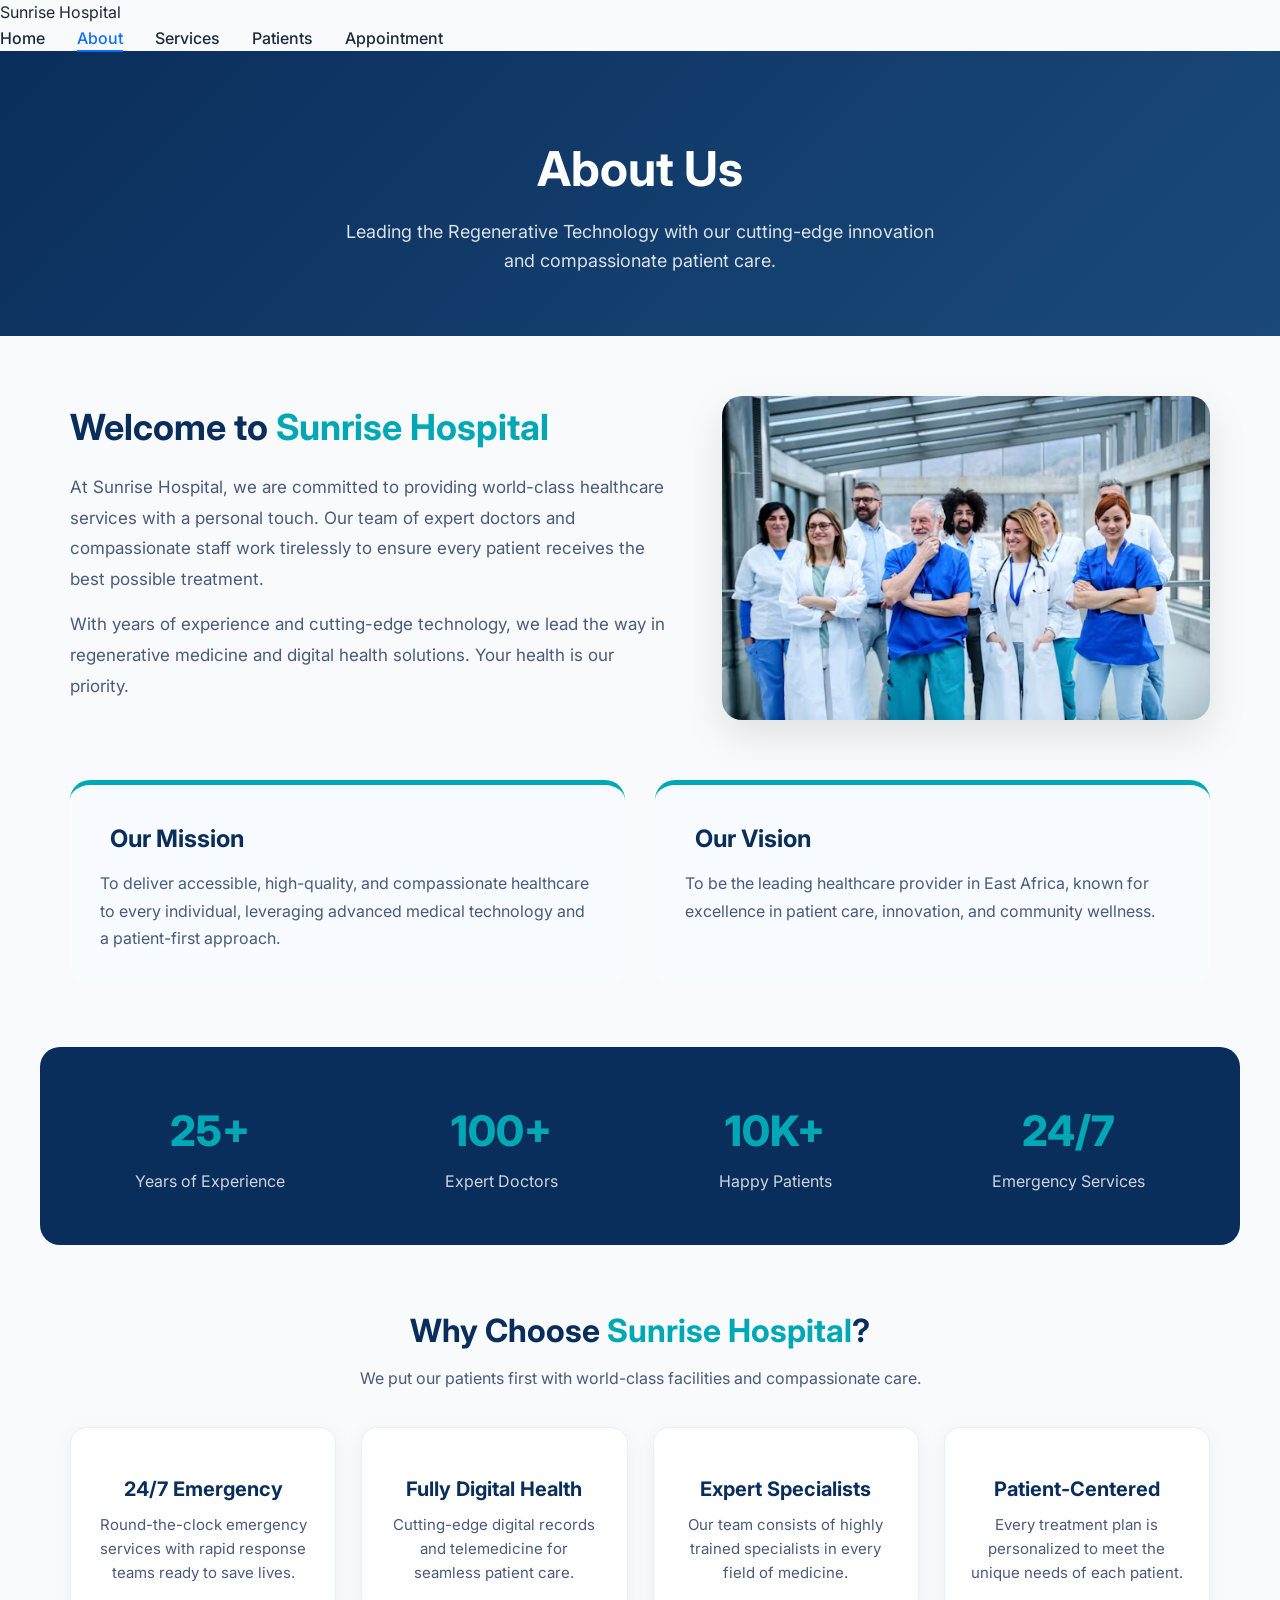
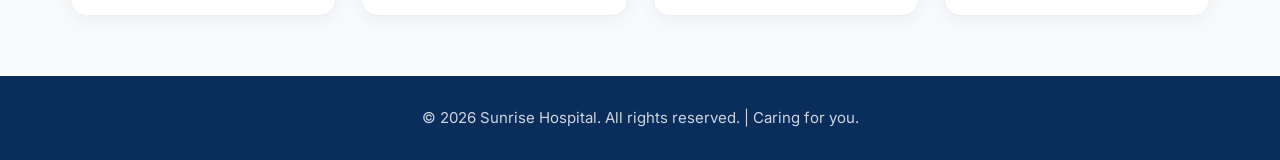
==== about.html @ 87bf14f0 "Initial commit" ====
<!DOCTYPE html>
<html lang="en">
<head>
    <meta charset="UTF-8">
    <meta name="viewport" content="width=device-width, initial-scale=1.0">
    <title>SUNRISE COMMUNITY HOSPITAL</title>
    <link rel="preconnect" href="https://fonts.googleapis.com">
<link rel="preconnect" href="https://fonts.gstatic.com" crossorigin>
<link href="https://fonts.googleapis.com/css2?family=Inter:ital,opsz,wght@0,14..32,100..900;1,14..32,100..900&family=Roboto:ital,wght@0,100..900;1,100..900&display=swap" rel="stylesheet">
    <link rel="stylesheet" href="style.css">
</head>
<body>
    <!-- ===== NAVIGATION ===== -->
    <nav class="navbar">
        <div class="logo">Sunrise <span>Hospital</span></div>
        <ul class="nav-links">
            <li><a href="index.html">Home</a></li>
            <li><a href="about.html" class="active">About</a></li>
            <li><a href="services.html">Services</a></li>
            <li><a href="patients.html">Patients</a></li>
            <li><a href="book_appointment.html">Appointment</a></li>
        </ul>
    </nav>

    <!-- ===== PAGE BANNER ===== -->
    <section class="page-banner">
        <h1>About Us</h1>
        <p>Leading the Regenerative Technology with our cutting-edge innovation and compassionate patient care.</p>
    </section>

    <!-- ===== ABOUT CONTENT ===== -->
    <section class="about-content">
        <div class="about-text">
            <h2>Welcome to <span>Sunrise Hospital</span></h2>
            <p>
                At Sunrise Hospital, we are committed to providing world-class healthcare services 
                with a personal touch. Our team of expert doctors and compassionate staff work 
                tirelessly to ensure every patient receives the best possible treatment.
            </p>
            <p>
                With years of experience and cutting-edge technology, we lead the way in 
                regenerative medicine and digital health solutions. Your health is our priority.
            </p>
        </div>
        <div class="about-image">
            <!-- HAPA NDIO PICHA YAKO INAWEKWA -->
            <img src="image/image.png" alt="Sunrise Hospital Patient Care">
        </div>
    </section>

    <!-- ===== MISSION & VISION ===== -->
    <section class="mission-vision">
        <div class="mv-card">
            <h3><i class="fas fa-bullseye"></i> Our Mission</h3>
            <p>
                To deliver accessible, high-quality, and compassionate healthcare to every 
                individual, leveraging advanced medical technology and a patient-first approach.
            </p>
        </div>
        <div class="mv-card">
            <h3><i class="fas fa-eye"></i> Our Vision</h3>
            <p>
                To be the leading healthcare provider in East Africa, known for excellence in 
                patient care, innovation, and community wellness.
            </p>
        </div>
    </section>

    <!-- ===== STATS ===== -->
    <section class="about-stats">
        <div class="stat-item">
            <div class="number">25+</div>
            <div class="label">Years of Experience</div>
        </div>
        <div class="stat-item">
            <div class="number">100+</div>
            <div class="label">Expert Doctors</div>
        </div>
        <div class="stat-item">
            <div class="number">10K+</div>
            <div class="label">Happy Patients</div>
        </div>
        <div class="stat-item">
            <div class="number">24/7</div>
            <div class="label">Emergency Services</div>
        </div>
    </section>

    <!-- ===== PATIENT CARE FEATURES ===== -->
    <section class="care-features">
        <h2>Why Choose <span style="color:#00a8b5;">Sunrise Hospital</span>?</h2>
        <p>We put our patients first with world-class facilities and compassionate care.</p>
        <div class="care-grid">
            <div class="care-card">
                <div class="icon"><i class="fas fa-ambulance"></i></div>
                <h4>24/7 Emergency</h4>
                <p>Round-the-clock emergency services with rapid response teams ready to save lives.</p>
            </div>
            <div class="care-card">
                <div class="icon"><i class="fas fa-laptop-medical"></i></div>
                <h4>Fully Digital Health</h4>
                <p>Cutting-edge digital records and telemedicine for seamless patient care.</p>
            </div>
            <div class="care-card">
                <div class="icon"><i class="fas fa-user-md"></i></div>
                <h4>Expert Specialists</h4>
                <p>Our team consists of highly trained specialists in every field of medicine.</p>
            </div>
            <div class="care-card">
                <div class="icon"><i class="fas fa-heartbeat"></i></div>
                <h4>Patient-Centered</h4>
                <p>Every treatment plan is personalized to meet the unique needs of each patient.</p>
            </div>
        </div>
    </section>

    <!-- ===== FOOTER ===== -->
    <footer class="footer">
        <p>&copy; 2026 Sunrise Hospital. All rights reserved. | <i class="fas fa-heart" style="color:#ff6b6b;"></i> Caring for you.</p>
    </footer>

</body>
</html>
    
</body>
</html>
---- style.css ----
* {
    margin: 0;
    padding: 0;
    box-sizing: border-box;
}

body {
    font-family: 'Inter', sans-serif;
    color: #1e293b;
    background: #f8fafc;
    line-height: 1.6;
}

a {
    text-decoration: none;
    color: inherit;
}

ul {
    list-style: none;
}

img {
    max-width: 100%;
    display: block;
}

.container {
    max-width: 1200px;
    margin: 0 auto;
    padding: 0 1.5rem;
}

/* ===== BUTTONS ===== */
.btn {
    display: inline-block;
    padding: 0.8rem 2rem;
    border-radius: 50px;
    font-weight: 600;
    border: none;
    cursor: pointer;
    transition: 0.3s;
    font-size: 1rem;
}

.btn-primary {
    background: #0d6efd;
    color: #fff;
}
.btn-primary:hover {
    background: #0b5ed7;
    transform: translateY(-2px);
    box-shadow: 0 8px 25px rgba(13,110,253,0.3);
}

.btn-outline {
    background: transparent;
    color: #fff;
    border: 2px solid #fff;
}
.btn-outline:hover {
    background: #fff;
    color: #0d6efd;
    transform: translateY(-2px);
}

.btn-outline-light {
    background: transparent;
    color: #fff;
    border: 2px solid #fff;
}
.btn-outline-light:hover {
    background: #fff;
    color: #0d6efd;
}

.section-tag {
    display: inline-block;
    background: #e9f0ff;
    color: #0d6efd;
    font-weight: 600;
    font-size: 0.8rem;
    padding: 0.3rem 1rem;
    border-radius: 50px;
    margin-bottom: 0.75rem;
    text-transform: uppercase;
    letter-spacing: 1px;
}

/* ===== HEADER / NAVBAR ===== */
header {
    background: #fff;
    box-shadow: 0 2px 15px rgba(0,0,0,0.08);
    padding: 0.8rem 0;
    position: sticky;
    top: 0;
    z-index: 1000;
}

header .container {
    display: flex;
    justify-content: space-between;
    align-items: center;
}

.logo h1 {
    font-size: 1.5rem;
    font-weight: 700;
}
.logo i {
    color: #0d6efd;
}

nav ul {
    display: flex;
    align-items: center;
    gap: 2rem;
}

nav a {
    font-weight: 500;
    transition: 0.3s;
    position: relative;
}

nav a::after {
    content: '';
    position: absolute;
    bottom: -4px;
    left: 0;
    width: 0;
    height: 2px;
    background: #0d6efd;
    transition: 0.3s;
}

nav a:hover::after,
nav a.active::after {
    width: 100%;
}

nav a:hover,
nav a.active {
    color: #0d6efd;
}

.nav-btn {
    background: #0d6efd;
    color: #fff !important;
    padding: 0.5rem 1.5rem;
    border-radius: 50px;
}
.nav-btn:hover {
    background: #0b5ed7 !important;
}
.nav-btn::after {
    display: none !important;
}

.menu-toggle {
    display: none;
    font-size: 1.8rem;
    cursor: pointer;
    color: #1e293b;
}

/* ===== HERO ===== */
.hero {
    background: linear-gradient(135deg, #0d6efd 0%, #0b5ed7 100%);
    color: #fff;
    padding: 5rem 0;
    min-height: 600px;
    display: flex;
    align-items: center;
}

.hero-overlay {
    width: 100%;
}

.hero-content {
    max-width: 600px;
}

.hero-badge {
    display: inline-block;
    background: rgba(255,255,255,0.2);
    color: #fff;
    font-weight: 600;
    font-size: 0.8rem;
    padding: 0.3rem 1rem;
    border-radius: 50px;
    margin-bottom: 1rem;
}

.hero-content h1 {
    font-size: 3.5rem;
    font-weight: 700;
    line-height: 1.2;
    margin-bottom: 1rem;
}

.hero-content p {
    font-size: 1.1rem;
    opacity: 0.9;
    margin-bottom: 2rem;
}

.hero-buttons {
    display: flex;
    gap: 1rem;
    flex-wrap: wrap;
}

/* ================================ STATS ================================ */
.stats {
    background: #fff;
    padding: 3rem 0;
    border-bottom: 1px solid #e9f0ff;
}

.stats .container {
    display: grid;
    grid-template-columns: repeat(4, 1fr);
    gap: 2rem;
}

.stat-item {
    text-align: center;
}

.stat-item i {
    font-size: 2.5rem;
    color: #0d6efd;
    margin-bottom: 0.5rem;
}

.stat-number {
    font-size: 2.5rem;
    font-weight: 700;
    color: #0d6efd;
    display: block;
}

.stat-item p {
    font-size: 1rem;
    color: #475569;
}

/* ===================== ABOUT PREVIEW ========================= */
.about-preview {
    padding: 4rem 0;
    background: #fff;
}

.about-grid {
    display: grid;
    grid-template-columns: 1fr 1fr;
    gap: 3rem;
    align-items: center;
}

.about-image img {
    background-image: url('image/image.png');
    border-radius: 20px;
    box-shadow: 0 20px 60px rgba(0,0,0,0.10);
}

.about-text h2 {
    font-size: 2.2rem;
    font-weight: 700;
    margin-bottom: 1rem;
}

.about-text p {
    color: #475569;
    margin-bottom: 1.5rem;
}

.about-features {
    display: grid;
    grid-template-columns: 1fr 1fr;
    gap: 0.8rem;
    margin-bottom: 1.5rem;
}

.about-features div {
    display: flex;
    align-items: center;
    gap: 0.5rem;
    color: #475569;
}

.about-features i {
    color: #0d6efd;
}

/* ========================= SERVICES ======================================= */
.services {
    padding: 4rem 0;
    background: #f8fafc;
}

.section-header {
    text-align: center;
    margin-bottom: 3rem;
}

.section-header h2 {
    font-size: 2.2rem;
    font-weight: 700;
}

.section-header p {
    color: #475569;
    max-width: 600px;
    margin: 0 auto;
}

.services-grid {
    display: grid;
    grid-template-columns: repeat(3, 1fr);
    gap: 2rem;
}

.service-card {
    background: #fff;
    padding: 2rem 1.5rem;
    border-radius: 20px;
    text-align: center;
    box-shadow: 0 4px 15px rgba(0,0,0,0.05);
    transition: 0.3s;
}

.service-card:hover {
    transform: translateY(-8px);
    box-shadow: 0 15px 40px rgba(0,0,0,0.08);
}

.service-card i {
    font-size: 3rem;
    color: #0d6efd;
    margin-bottom: 1rem;
}

.service-card h3 {
    margin-bottom: 0.5rem;
}

.service-card p {
    color: #475569;
    font-size: 0.95rem;
}

/* ===== WHY CHOOSE ===== */
.why-choose {
    padding: 4rem 0;
    background: #fff;
}

.why-grid {
    display: grid;
    grid-template-columns: repeat(4, 1fr);
    gap: 2rem;
}

.why-item {
    text-align: center;
    padding: 1.5rem;
    border-radius: 16px;
    transition: 0.3s;
}

.why-item:hover {
    background: #f8fafc;
}

.why-item i {
    font-size: 2.5rem;
    color: #0d6efd;
    margin-bottom: 0.75rem;
}

.why-item h4 {
    margin-bottom: 0.5rem;
}

.why-item p {
    color: #475569;
    font-size: 0.95rem;
}

/* ===== TESTIMONIALS ===== */
.testimonials {
    padding: 4rem 0;
    background: #f8fafc;
}

.testimonial-grid {
    display: grid;
    grid-template-columns: repeat(3, 1fr);
    gap: 2rem;
}

.testimonial-card {
    background: #fff;
    padding: 2rem;
    border-radius: 20px;
    box-shadow: 0 4px 15px rgba(0,0,0,0.05);
    transition: 0.3s;
}

.testimonial-card:hover {
    transform: translateY(-4px);
    box-shadow: 0 10px 30px rgba(0,0,0,0.08);
}

.testimonial-card i {
    font-size: 2rem;
    color: #0d6efd;
    opacity: 0.3;
    margin-bottom: 1rem;
}

.testimonial-card p {
    font-style: italic;
    margin-bottom: 1rem;
}

.testimonial-card h4 {
    font-weight: 700;
}

.testimonial-card span {
    font-size: 0.9rem;
    color: #64748b;
}

/* ===== BLOG ===== */
.blog {
    padding: 4rem 0;
    background: #fff;
}

.blog-grid {
    display: grid;
    grid-template-columns: repeat(3, 1fr);
    gap: 2rem;
}

.blog-card {
    background: #fff;
    border-radius: 20px;
    overflow: hidden;
    box-shadow: 0 4px 15px rgba(0,0,0,0.05);
    transition: 0.3s;
}

.blog-card:hover {
    transform: translateY(-4px);
    box-shadow: 0 10px 30px rgba(0,0,0,0.08);
}

.blog-card img {
    width: 100%;
    height: 200px;
    object-fit: cover;
}

.blog-content {
    padding: 1.5rem;
}

.blog-content span {
    font-size: 0.85rem;
    color: #64748b;
}

.blog-content h4 {
    margin: 0.5rem 0;
    font-size: 1.1rem;
}

.blog-content p {
    color: #475569;
    font-size: 0.95rem;
    margin-bottom: 0.8rem;
}

.blog-content a {
    color: #0d6efd;
    font-weight: 600;
}
.blog-content a:hover {
    color: #0b5ed7;
}

/* ===== FAQ ===== */
.faq {
    padding: 4rem 0;
    background: #f8fafc;
}

.faq-grid {
    max-width: 800px;
    margin: 0 auto;
}

.faq-item {
    background: #fff;
    padding: 1.5rem;
    border-radius: 12px;
    margin-bottom: 1rem;
    box-shadow: 0 2px 10px rgba(0,0,0,0.04);
}

.faq-item h4 {
    display: flex;
    justify-content: space-between;
    align-items: center;
    cursor: pointer;
}

.faq-item p {
    color: #475569;
    margin-top: 0.5rem;
}

/* ===== CTA SECTION ===== */
.cta-section {
    padding: 4rem 0;
    background: linear-gradient(135deg, #0d6efd 0%, #0b5ed7 100%);
    color: #fff;
    text-align: center;
}

.cta-content h2 {
    font-size: 2.2rem;
    margin-bottom: 1rem;
}

.cta-content p {
    font-size: 1.1rem;
    opacity: 0.9;
    margin-bottom: 2rem;
}

.cta-buttons {
    display: flex;
    gap: 1rem;
    justify-content: center;
    flex-wrap: wrap;
}

/* ===== FOOTER ===== */
footer {
    background: #0f172a;
    color: #cbd5e1;
    padding-top: 3rem;
}

.footer-grid {
    display: grid;
    grid-template-columns: 2fr 1fr 1fr 1.5fr;
    gap: 2.5rem;
    padding-bottom: 2rem;
    border-bottom: 1px solid #1e293b;
}

.footer-about h3,
.footer-links h4,
.footer-services h4,
.footer-contact h4 {
    color: #fff;
    margin-bottom: 1rem;
}

.footer-about p {
    font-size: 0.95rem;
}

.social-icons {
    display: flex;
    gap: 1rem;
    margin-top: 1rem;
}

.social-icons a {
    background: #1e293b;
    width: 36px;
    height: 36px;
    border-radius: 50%;
    display: inline-flex;
    align-items: center;
    justify-content: center;
    transition: 0.3s;
}

.social-icons a:hover {
    background: #0d6efd;
}

.footer-links ul li,
.footer-services ul li {
    margin-bottom: 0.5rem;
}

.footer-links ul li a:hover,
.footer-services ul li a:hover {
    color: #0d6efd;
}

.footer-contact p {
    margin-bottom: 0.5rem;
    display: flex;
    align-items: center;
    gap: 0.8rem;
}

.footer-contact i {
    width: 20px;
    color: #0d6efd;
}

.footer-bottom {
    padding: 1.5rem 0;
    text-align: center;
    font-size: 0.9rem;
    color: #94a3b8;
}

/* ===== RESPONSIVE ===== */
@media (max-width: 992px) {
    .about-grid {
        grid-template-columns: 1fr;
    }
    .services-grid {
        grid-template-columns: repeat(2, 1fr);
    }
    .why-grid {
        grid-template-columns: repeat(2, 1fr);
    }
    .testimonial-grid {
        grid-template-columns: repeat(2, 1fr);
    }
    .blog-grid {
        grid-template-columns: repeat(2, 1fr);
    }
    .footer-grid {
        grid-template-columns: 1fr 1fr;
    }
    .stats .container {
        grid-template-columns: repeat(2, 1fr);
    }
}

@media (max-width: 768px) {
    .menu-toggle {
        display: block;
    }
    nav ul {
        display: none;
        flex-direction: column;
        background: #fff;
        padding: 1rem 0;
        position: absolute;
        top: 100%;
        left: 0;
        width: 100%;
        border-top: 1px solid #e2e8f0;
    }
    nav ul.open {
        display: flex;
    }
    .hero-content h1 {
        font-size: 2.5rem;
    }
    .services-grid {
        grid-template-columns: 1fr;
    }
    .why-grid {
        grid-template-columns: 1fr;
    }
    .testimonial-grid {
        grid-template-columns: 1fr;
    }
    .blog-grid {
        grid-template-columns: 1fr;
    }
    .footer-grid {
        grid-template-columns: 1fr;
    }
    .about-features {
        grid-template-columns: 1fr;
    }
    .stats .container {
        grid-template-columns: 1fr 1fr;
    }
    .cta-content h2 {
        font-size: 1.8rem;
    }
}

@media (max-width: 480px) {
    .hero-content h1 {
        font-size: 2rem;
    }
    .hero-buttons {
        flex-direction: column;
    }
    .stats .container {
        grid-template-columns: 1fr;
    }
}
/*---------------about.html----------------------------------------*/
/* ===== ABOUT PAGE STYLES ===== */

/* Page Banner */
.page-banner {
    background: linear-gradient(135deg, #0a2e5c 0%, #1a4a7a 100%);
    color: white;
    text-align: center;
    padding: 80px 20px 60px;
    margin-top: 0;
}
.page-banner h1 {
    font-size: 48px;
    font-weight: 700;
    margin-bottom: 10px;
}
.page-banner p {
    font-size: 18px;
    opacity: 0.85;
    max-width: 600px;
    margin: 0 auto;
}

/* About Content */
.about-content {
    max-width: 1200px;
    margin: 60px auto;
    padding: 0 30px;
    display: flex;
    align-items: center;
    gap: 50px;
    flex-wrap: wrap;
}
.about-text {
    flex: 1 1 50%;
}
.about-text h2 {
    color: #0a2e5c;
    font-size: 36px;
    margin-bottom: 15px;
}
.about-text h2 span {
    color: #00a8b5;
}
.about-text p {
    color: #4a5a7a;
    line-height: 1.8;
    font-size: 17px;
    margin-bottom: 15px;
}
.about-image {
    flex: 1 1 40%;
}
.about-image img {
    width: 100%;
    border-radius: 20px;
    box-shadow: 0 15px 40px rgba(0,0,0,0.1);
}

/* Mission & Vision */
.mission-vision {
    display: flex;
    gap: 30px;
    max-width: 1200px;
    margin: 40px auto 60px;
    padding: 0 30px;
    flex-wrap: wrap;
}
.mv-card {
    flex: 1 1 45%;
    background: #f8fbff;
    padding: 35px 30px;
    border-radius: 20px;
    border-top: 5px solid #00a8b5;
}
.mv-card h3 {
    color: #0a2e5c;
    font-size: 24px;
    margin-bottom: 12px;
}
.mv-card h3 i {
    color: #00a8b5;
    margin-right: 10px;
}
.mv-card p {
    color: #4a5a7a;
    line-height: 1.7;
    font-size: 16px;
}

/* Stats on About */
.about-stats {
    display: flex;
    justify-content: space-around;
    background: #0a2e5c;
    color: white;
    padding: 50px 30px;
    max-width: 1200px;
    margin: 0 auto 60px;
    border-radius: 20px;
    flex-wrap: wrap;
    gap: 30px;
}
.about-stats .stat-item {
    text-align: center;
}
.about-stats .stat-item .number {
    font-size: 42px;
    font-weight: 800;
    color: #00a8b5;
}
.about-stats .stat-item .label {
    font-size: 16px;
    opacity: 0.8;
    margin-top: 5px;
}

/* Patient Care Cards */
.care-features {
    max-width: 1200px;
    margin: 0 auto 60px;
    padding: 0 30px;
}
.care-features h2 {
    text-align: center;
    color: #0a2e5c;
    font-size: 32px;
    margin-bottom: 10px;
}
.care-features > p {
    text-align: center;
    color: #4a5a7a;
    margin-bottom: 35px;
}
.care-grid {
    display: grid;
    grid-template-columns: repeat(auto-fit, minmax(250px, 1fr));
    gap: 25px;
}
.care-card {
    background: white;
    padding: 30px 25px;
    border-radius: 16px;
    box-shadow: 0 5px 20px rgba(0,0,0,0.05);
    text-align: center;
    border: 1px solid #eaf0f6;
    transition: 0.3s;
}
.care-card:hover {
    transform: translateY(-8px);
    box-shadow: 0 15px 35px rgba(10,46,92,0.1);
}
.care-card .icon {
    font-size: 40px;
    color: #00a8b5;
    margin-bottom: 15px;
}
.care-card h4 {
    color: #0a2e5c;
    font-size: 20px;
    margin-bottom: 8px;
}
.care-card p {
    color: #4a5a7a;
    font-size: 15px;
    line-height: 1.6;
}

/* Footer */
.footer {
    background: #0a2e5c;
    color: white;
    text-align: center;
    padding: 30px 20px;
    margin-top: 20px;
}
.footer p {
    opacity: 0.8;
    font-size: 15px;
}

/* ===== APPOINTMENT / BOOKING PAGE ===== */

.booking-section {
    max-width: 1200px;
    margin: 60px auto;
    padding: 0 30px;
    display: flex;
    gap: 50px;
    flex-wrap: wrap;
    align-items: flex-start;
}

.booking-info {
    flex: 1 1 40%;
}
.booking-info h2 {
    color: #0a2e5c;
    font-size: 36px;
    margin-bottom: 15px;
}
.booking-info h2 span {
    color: #00a8b5;
}
.booking-info p {
    color: #4a5a7a;
    line-height: 1.8;
    font-size: 17px;
    margin-bottom: 25px;
}
.booking-info .info-item {
    display: flex;
    align-items: center;
    gap: 15px;
    margin-bottom: 18px;
}
.booking-info .info-item.icon-circle{

     width: 50px;
    height: 50px;
    background: #e6f7f9;
    color: #00a8b5;
    border-radius: 50%;
    display: flex;
    align-items: center;
    justify-content: center;
    font-size: 18px;
    font-weight: 900;
}
.booking-info .info-item i {
    width: 45px;
    height: 45px;
    background: #e6f7f9;
    color: #00a8b5;
    border-radius: 50%;
    display: flex;
    align-items: center;
    justify-content: center;
    font-size: 18px;
    font-family: "Font Awesome 6 Free";
    font-weight: 900;
}
.booking-info .info-item .text strong {
    display: block;
    color: #0a2e5c;
    font-size: 16px;
}
.booking-info .info-item .text span {
    color: #4a5a7a;
    font-size: 15px;
}

/* Booking Form */
.booking-form {
    flex: 1 1 50%;
    background: #f8fbff;
    padding: 45px 40px;
    border-radius: 24px;
    box-shadow: 0 5px 25px rgba(0,0,0,0.05);
    border: 1px solid #eaf0f6;
}
.booking-form h3 {
    color: #0a2e5c;
    font-size: 26px;
    margin-bottom: 8px;
}
.booking-form .form-sub {
    color: #4a5a7a;
    margin-bottom: 25px;
    font-size: 15px;
}

.form-group {
    margin-bottom: 20px;
}
.form-group label {
    display: block;
    color: #0a2e5c;
    font-weight: 600;
    font-size: 14px;
    margin-bottom: 6px;
}
.form-group label i {
    color: #00a8b5;
    margin-right: 6px;
}
.form-group input,
.form-group select,
.form-group textarea {
    width: 100%;
    padding: 14px 18px;
    border: 2px solid #e0e8f0;
    border-radius: 12px;
    font-size: 15px;
    transition: 0.3s;
    background: white;
    color: #1a2a4a;
}
.form-group input:focus,
.form-group select:focus,
.form-group textarea:focus {
    border-color: #00a8b5;
    outline: none;
    box-shadow: 0 0 0 4px rgba(0,168,181,0.1);
}
.form-group textarea {
    height: 100px;
    resize: vertical;
}
.form-row {
    display: grid;
    grid-template-columns: 1fr 1fr;
    gap: 20px;
}

.btn-submit {
    width: 100%;
    padding: 16px;
    background: #0a2e5c;
    color: white;
    border: none;
    border-radius: 12px;
    font-size: 18px;
    font-weight: 700;
    cursor: pointer;
    transition: 0.3s;
    margin-top: 5px;
}
.btn-submit i {
    margin-right: 10px;
}
.btn-submit:hover {
    background: #00a8b5;
    transform: translateY(-2px);
    box-shadow: 0 10px 25px rgba(0,168,181,0.3);
}

/* Responsive */
@media (max-width: 768px) {
    .booking-section {
        flex-direction: column;
        padding: 0 20px;
    }
    .booking-form {
        padding: 30px 20px;
    }
    .form-row {
        grid-template-columns: 1fr;
        gap: 0;
    }
    .booking-info h2 {
        font-size: 28px;
    }
}
/* ===== SERVICES PAGE EXTRA ===== */
.service-card {
    background: white;
    padding: 30px 25px;
    border-radius: 16px;
    box-shadow: 0 5px 20px rgba(0,0,0,0.05);
    text-align: center;
    border: 1px solid #eaf0f6;
    transition: 0.3s;
    position: relative;
    overflow: hidden;
}
.service-card:hover {
    transform: translateY(-8px);
    box-shadow: 0 15px 35px rgba(10,46,92,0.1);
}
.service-card .icon {
    font-size: 48px;
    color: #00a8b5;
    margin-bottom: 15px;
    display: block;
}
.service-card h4 {
    color: #0a2e5c;
    font-size: 20px;
    margin-bottom: 10px;
}
.service-card p {
    color: #4a5a7a;
    font-size: 15px;
    line-height: 1.6;
}
.service-image-banner {
    max-width: 1200px;
    margin: 30px auto;
    padding: 0 30px;
    display: flex;
    gap: 30px;
    flex-wrap: wrap;
}
.service-image-banner img {
    flex: 1 1 45%;
    width: 100%;
    border-radius: 20px;
    box-shadow: 0 10px 30px rgba(0,0,0,0.08);
    max-height: 300px;
    object-fit: cover;
}
/* ====================== CONTACT PAGE ======================================== */

.contact-section {
    max-width: 1200px;
    margin: 60px auto;
    padding: 0 30px;
    display: flex;
    gap: 50px;
    flex-wrap: wrap;
}
.contact-info {
    flex: 1 1 40%;
}
.contact-info h2 {
    color: #0a2e5c;
    font-size: 36px;
    margin-bottom: 15px;
}
.contact-info h2 span {
    color: #00a8b5;
}
.contact-info p {
    color: #4a5a7a;
    line-height: 1.8;
    font-size: 17px;
    margin-bottom: 25px;
}
.contact-info .info-item {
    display: flex;
    align-items: center;
    gap: 15px;
    margin-bottom: 20px;
}
.contact-info .info-item .icon-circle {
    width: 50px;
    height: 50px;
    background: #e6f7f9;
    border-radius: 50%;
    display: flex;
    align-items: center;
    justify-content: center;
    font-size: 22px;
    color: #00a8b5;
    flex-shrink: 0;
}
.contact-info .info-item .text strong {
    display: block;
    color: #0a2e5c;
    font-size: 16px;
}
.contact-info .info-item .text span {
    color: #4a5a7a;
    font-size: 15px;
}

.contact-form {
    flex: 1 1 50%;
    background: #f8fbff;
    padding: 45px 40px;
    border-radius: 24px;
    box-shadow: 0 5px 25px rgba(0,0,0,0.05);
    border: 1px solid #eaf0f6;
}
.contact-form h3 {
    color: #0a2e5c;
    font-size: 26px;
    margin-bottom: 8px;
}
.contact-form .form-sub {
    color: #4a5a7a;
    margin-bottom: 25px;
    font-size: 15px;
}

.map-section {
    max-width: 1200px;
    margin: 0 auto 60px;
    padding: 0 30px;
}
.map-section iframe {
    width: 100%;
    height: 400px;
    border: none;
    border-radius: 20px;
    box-shadow: 0 10px 30px rgba(0,0,0,0.08);
}

@media (max-width: 768px) {
    .contact-section {
        flex-direction: column;
        padding: 0 20px;
    }
    .contact-form {
        padding: 30px 20px;
    }
    .contact-info h2 {
        font-size: 28px;
    }
}
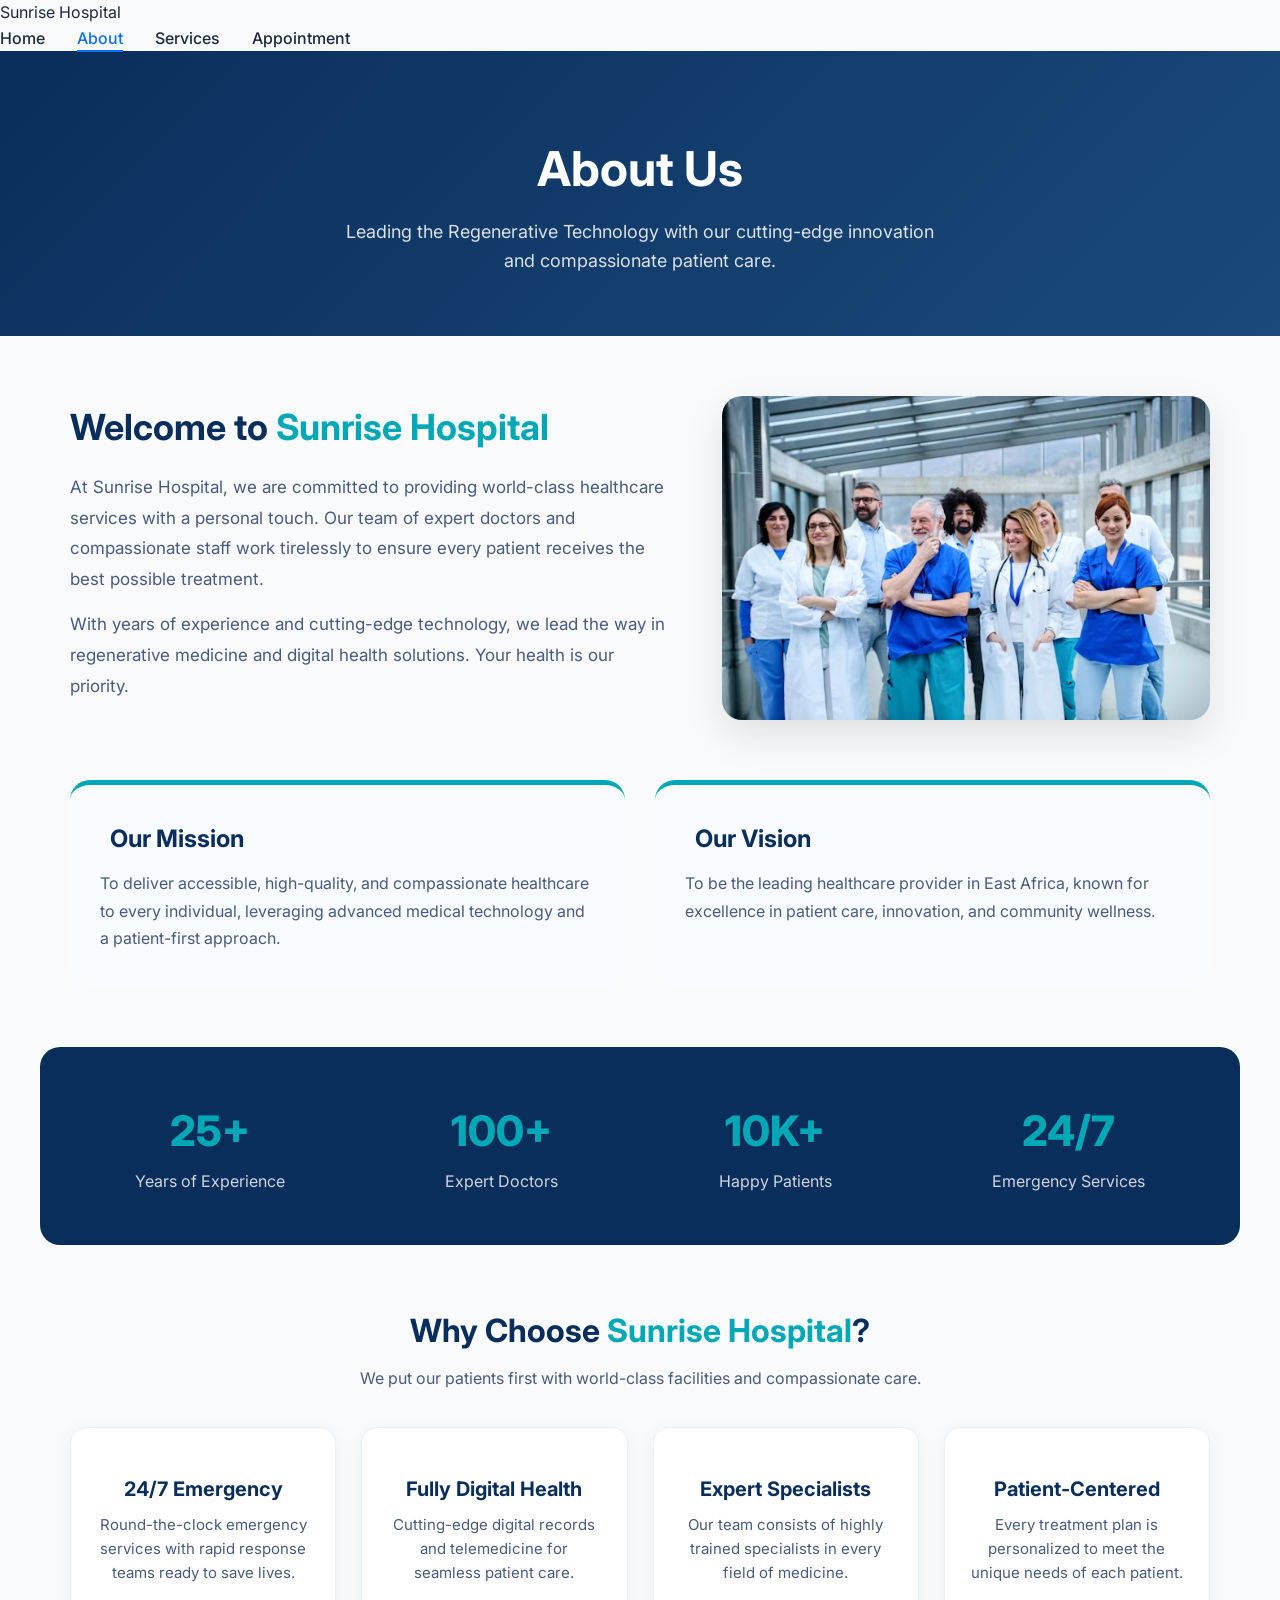
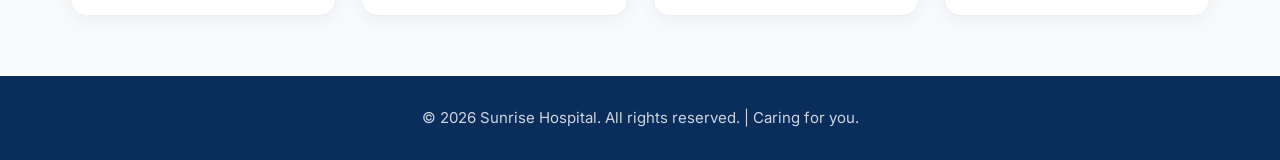
==== commit 2596197f: "Fix HTML pages" ====
--- a/about.html
+++ b/about.html
@@ -17,7 +17,6 @@
             <li><a href="index.html">Home</a></li>
             <li><a href="about.html" class="active">About</a></li>
             <li><a href="services.html">Services</a></li>
-            <li><a href="patients.html">Patients</a></li>
             <li><a href="book_appointment.html">Appointment</a></li>
         </ul>
     </nav>
@@ -43,7 +42,7 @@
             </p>
         </div>
         <div class="about-image">
-            <!-- HAPA NDIO PICHA YAKO INAWEKWA -->
+            <!-- ------------ About section image ---------- -->
             <img src="image/image.png" alt="Sunrise Hospital Patient Care">
         </div>
     </section>
@@ -119,8 +118,6 @@
         <p>&copy; 2026 Sunrise Hospital. All rights reserved. | <i class="fas fa-heart" style="color:#ff6b6b;"></i> Caring for you.</p>
     </footer>
 
-</body>
-</html>
     
 </body>
 </html>
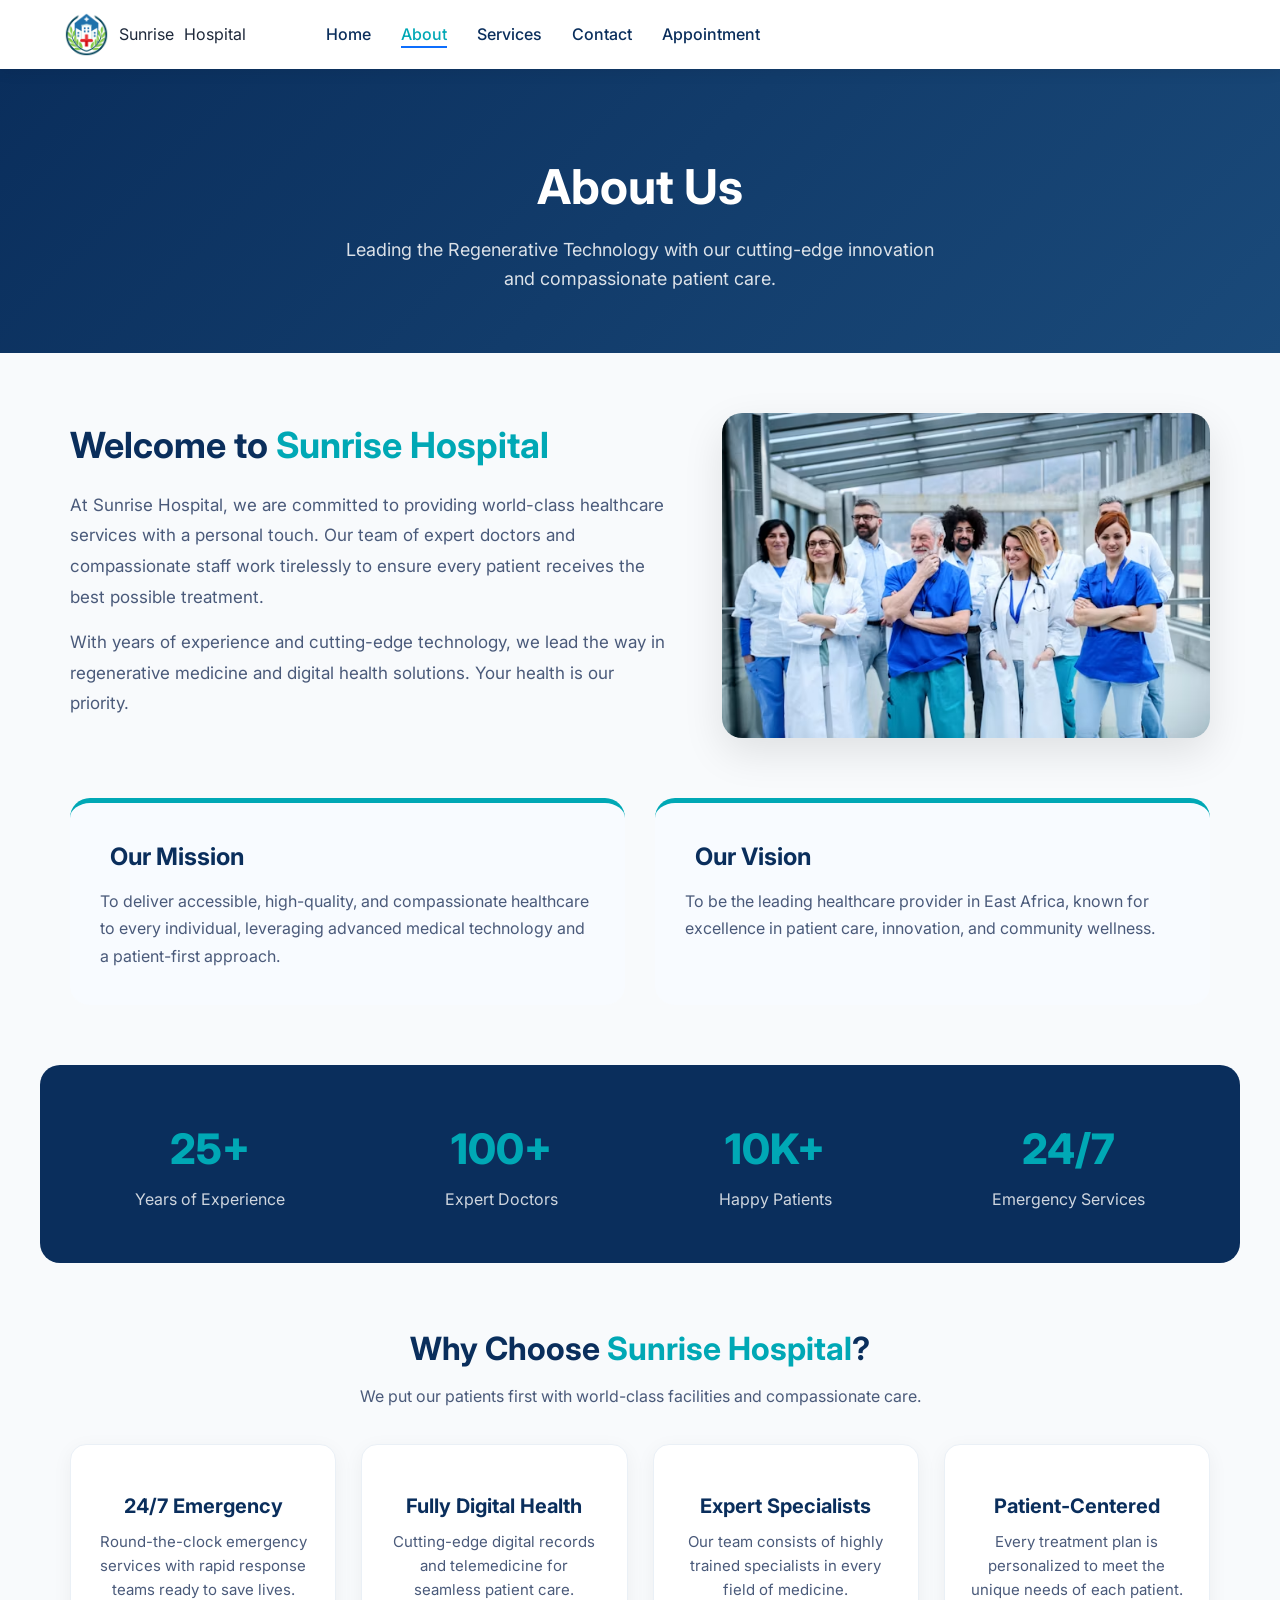
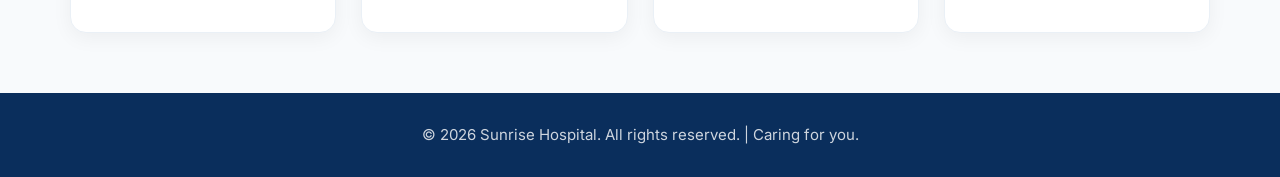
==== commit 2b28612b: "Update hospital website and appointment system Update hospital website and appointment system  .git/" ====
--- a/about.html
+++ b/about.html
@@ -12,11 +12,11 @@
 <body>
     <!-- ===== NAVIGATION ===== -->
     <nav class="navbar">
-        <div class="logo">Sunrise <span>Hospital</span></div>
+        <div class="logo"><img src="image/hospital-logo.png" alt="Sunrise Hospital Logo">Sunrise <span>Hospital</span></div>
         <ul class="nav-links">
             <li><a href="index.html">Home</a></li>
             <li><a href="about.html" class="active">About</a></li>
-            <li><a href="services.html">Services</a></li>
+            <li><a href="services.html">Services</a></li><li><a href="contact.html">Contact</a></li>
             <li><a href="book_appointment.html">Appointment</a></li>
         </ul>
     </nav>
@@ -120,4 +120,5 @@
 
     
 </body>
-</html>+</html>
+
--- a/style.css
+++ b/style.css
@@ -102,6 +102,17 @@
     justify-content: space-between;
     align-items: center;
 }
+.logo {
+    display: flex;
+    align-items: center;
+    gap: 10px;
+}
+
+.logo img {
+    width: 45px;
+    height: 45px;
+    object-fit: contain;
+}
 
 .logo h1 {
     font-size: 1.5rem;
@@ -163,23 +174,76 @@
     cursor: pointer;
     color: #1e293b;
 }
-
+/* ===== OTHER PAGES NAVBAR ===== */
+
+.navbar {
+    background: #ffffff;
+    padding: 12px 5%;
+    display: flex;
+    align-items: center;
+    justify-content: flex-start;
+    box-shadow: 0 2px 15px rgba(0,0,0,0.08);
+    position: sticky;
+    top: 0;
+    z-index: 1000;
+}
+
+.navbar .logo {
+    display: flex;
+    align-items: center;
+    gap: 10px;
+}
+
+.navbar .logo img {
+    width: 45px;
+    height: 45px;
+    object-fit: contain;
+}
+
+.nav-links {
+    display: flex;
+    align-items: center;
+    gap: 30px;
+    margin-left: 80px;
+}
+.nav-links li {
+    list-style: none;
+}
+
+.nav-links a {
+    text-decoration: none;
+    color: #0a2e5c;
+    font-weight: 500;
+}
+
+.nav-links a:hover,
+.nav-links a.active {
+    color: #00a8b5;
+}
 /* ===== HERO ===== */
+
 .hero {
-    background: linear-gradient(135deg, #0d6efd 0%, #0b5ed7 100%);
+    background:
+        linear-gradient(
+            rgba(13, 110, 253, 0.35),
+            rgba(11, 94, 215, 0.35)
+        ),
+        url("image/hero photo .jpeg");
+
+    background-size: cover;
+    background-position: center;
+    background-repeat: no-repeat;
+
     color: #fff;
     padding: 5rem 0;
     min-height: 600px;
+
     display: flex;
     align-items: center;
 }
 
 .hero-overlay {
     width: 100%;
-}
-
-.hero-content {
-    max-width: 600px;
 }
 
 .hero-badge {
@@ -351,7 +415,61 @@
     color: #475569;
     font-size: 0.95rem;
 }
-
+/* ===== SERVICES PAGE IMAGE INFORMATION ===== */
+
+.service-image-banner {
+    width: 100%;
+    max-width: 1200px;
+    margin: 40px auto;
+    padding: 0 30px;
+    display: flex;
+    gap: 30px;
+}
+
+.service-image-banner .service-image {
+    width: 50%;
+    background: #ffffff;
+    border-radius: 20px;
+    overflow: hidden;
+    box-shadow: 0 10px 30px rgba(0,0,0,0.08);
+}
+
+.service-image-banner .service-image img {
+    width: 100%;
+    height: 300px;
+    display: block;
+    object-fit: cover;
+}
+
+.service-image-text {
+    padding: 20px;
+    text-align: center;
+}
+
+.service-image-text h3 {
+    color: #0a2e5c;
+    margin-bottom: 10px;
+    font-size: 22px;
+}
+
+.service-image-text p {
+    color: #4a5a7a;
+    font-size: 15px;
+    line-height: 1.6;
+}
+
+/* Mobile */
+@media (max-width: 768px) {
+
+    .service-image-banner {
+        flex-direction: column;
+    }
+
+    .service-image-banner .service-image {
+        width: 100%;
+    }
+
+}
 /* ===== WHY CHOOSE ===== */
 .why-choose {
     padding: 4rem 0;
@@ -1098,22 +1216,7 @@
     font-size: 15px;
     line-height: 1.6;
 }
-.service-image-banner {
-    max-width: 1200px;
-    margin: 30px auto;
-    padding: 0 30px;
-    display: flex;
-    gap: 30px;
-    flex-wrap: wrap;
-}
-.service-image-banner img {
-    flex: 1 1 45%;
-    width: 100%;
-    border-radius: 20px;
-    box-shadow: 0 10px 30px rgba(0,0,0,0.08);
-    max-height: 300px;
-    object-fit: cover;
-}
+
 /* ====================== CONTACT PAGE ======================================== */
 
 .contact-section {
@@ -1214,10 +1317,8 @@
     }
 }
 
-       
-   
-
   
        
    
 
+
